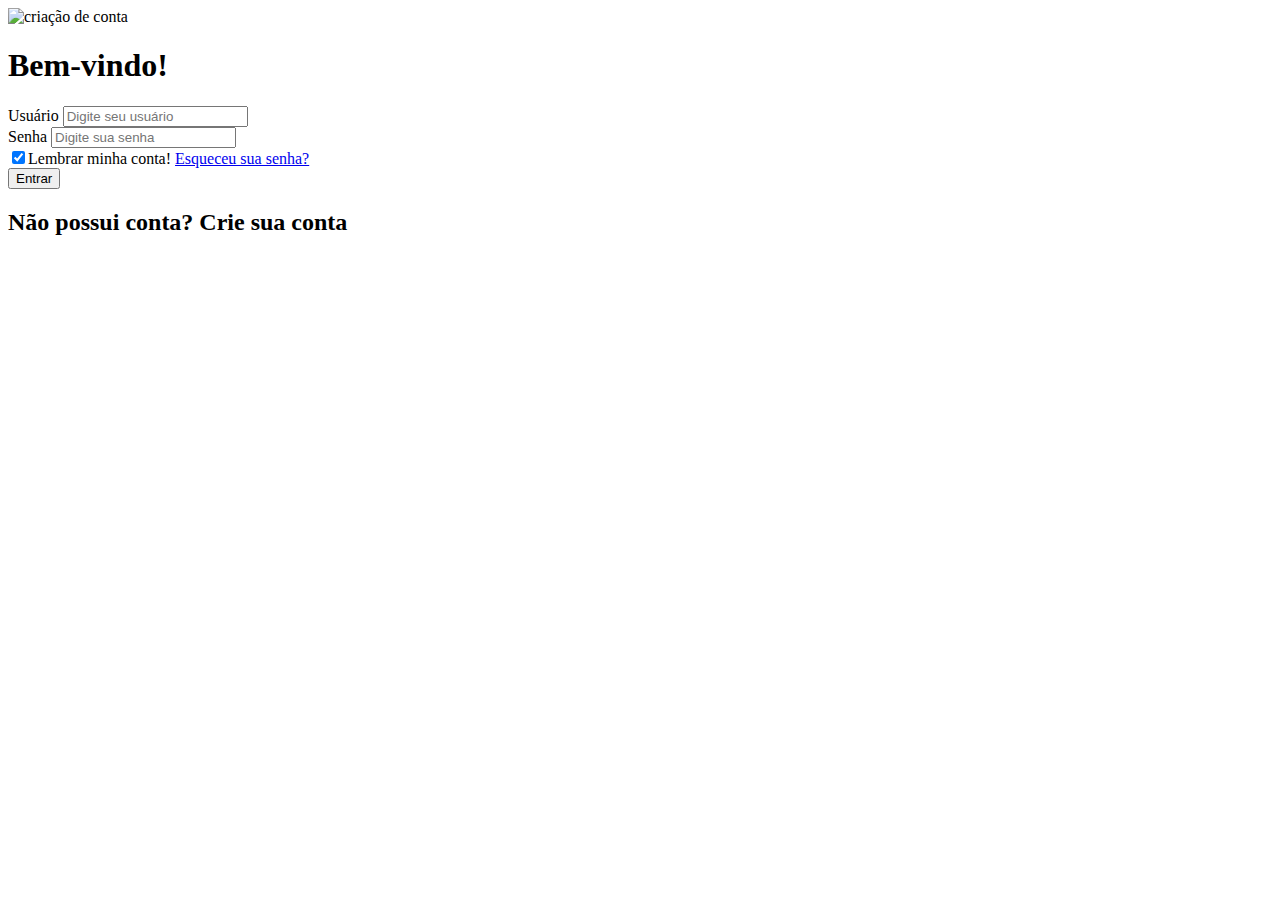
==== tela-login.html @ 4e02b122 "HTML tela-login" ====
<!DOCTYPE html>
<html lang="en">
<head>
    <meta charset="UTF-8">
    <meta http-equiv="X-UA-Compatible" content="IE=edge">
    <meta name="viewport" content="width=device-width, initial-scale=1.0">
    <title>Tela Login</title>
    
    <link rel="stylesheet" href="reset.css">
    <link rel="stylesheet" href="style.css">
    
</head>
<body>
    <div class="main__login">
            
        <img src="" alt="criação de conta" class="img__conta">
        <div class="card__login">
            <h1>Bem-vindo!</h1>
            <div class="info__login">
                    <label for="usurario">Usuário</label>
                    <input type="text" name="usuario" placeholder="Digite seu usuário">
            </div>
            <div class="info__login">
                <label for="senha">Senha</label>
                <input type="password" name="senha" placeholder="Digite sua senha">
            </div>
            <div class="option__login">
                <label for="checkbox"><input type="checkbox" checked>Lembrar minha conta!</label>
                <a href="#">Esqueceu sua senha?</a>
            </div>
                
            <button class="btn-login">Entrar</button>
            <h2>Não possui conta? Crie sua conta</h2>
        </div>

    </div>
</body>
</html>
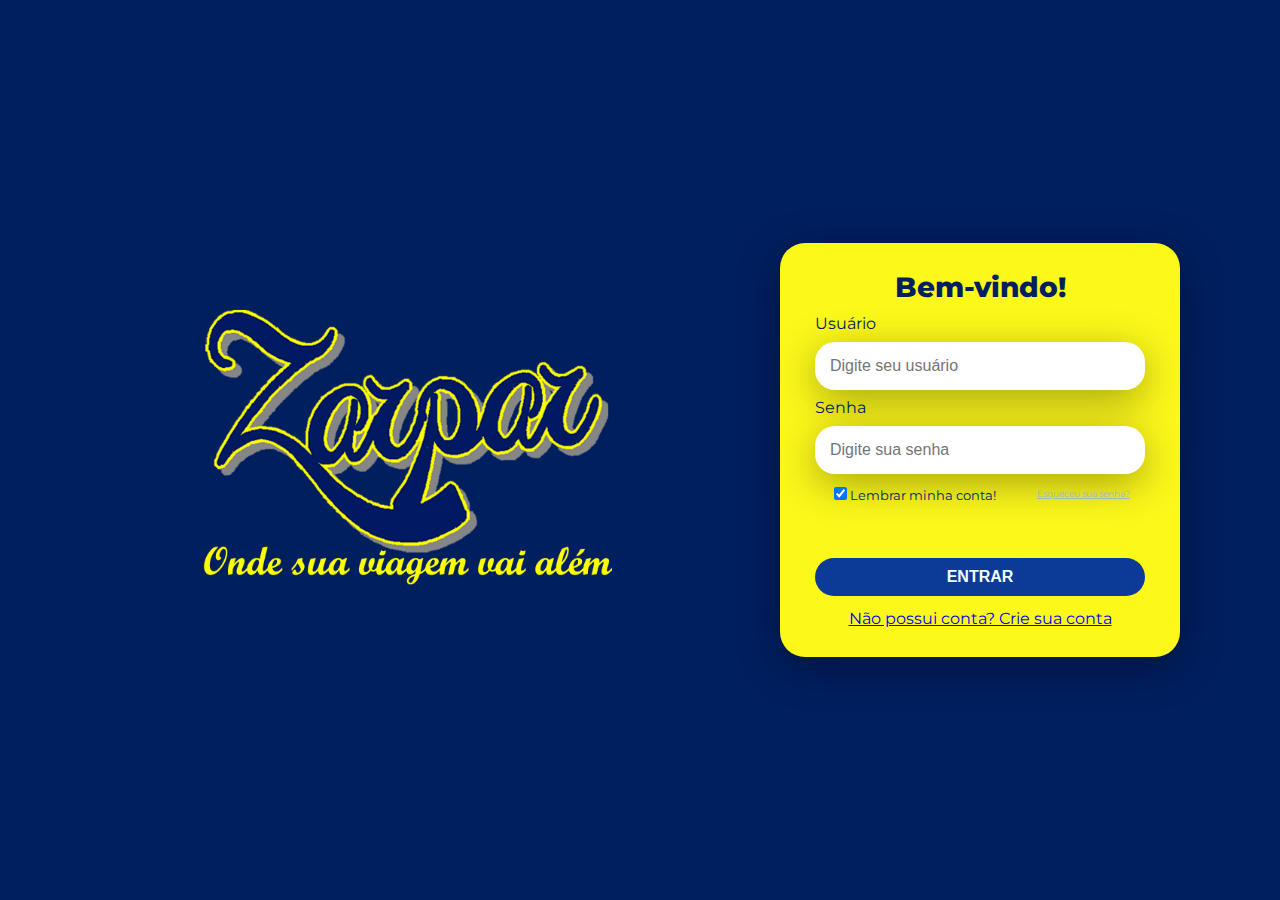
==== commit 9231eacb: "Tela cadastros cliente e produto" ====
--- a/tela-login.html
+++ b/tela-login.html
@@ -7,13 +7,13 @@
     <title>Tela Login</title>
     
     <link rel="stylesheet" href="reset.css">
-    <link rel="stylesheet" href="style.css">
+    <link rel="stylesheet" href="./assets/css/telaLogin.css">
     
 </head>
 <body>
     <div class="main__login">
             
-        <img src="" alt="criação de conta" class="img__conta">
+        <img src="img/logo-zarpar2.png" alt="criação de conta" class="img__conta">
         <div class="card__login">
             <h1>Bem-vindo!</h1>
             <div class="info__login">
@@ -30,7 +30,7 @@
             </div>
                 
             <button class="btn-login">Entrar</button>
-            <h2>Não possui conta? Crie sua conta</h2>
+            <a href="./cadastro.html">Não possui conta? Crie sua conta</a>
         </div>
 
     </div>
--- a/assets/css/telaLogin.css
+++ b/assets/css/telaLogin.css
@@ -0,0 +1,149 @@
+@import url('https://fonts.googleapis.com/css2?family=Montserrat:wght@300;400;700&family=Open+Sans:wght@300;400;700&display=swap');
+
+body{
+    margin: 0;
+    font-family: 'montserrat', sans-serif;
+}
+
+body *{
+    box-sizing: border-box;
+}
+
+.main__login{
+    width: 100vw;
+    height: 100vh;
+    background: #001F5F;
+    display: flex;
+    justify-content: center;
+    align-items: center;
+    
+}
+
+.card__login{
+    width: 400px;
+    display: flex;
+    justify-content: center;
+    align-items: center;
+    flex-direction: column;
+    padding: 30px 35px;
+    background: #FCF81A;
+    border: none;
+    border-radius: 25px;
+    box-shadow: 0px 10px 40px #00000056;
+}
+
+.card__login > h1{
+    color: #001F5F;
+    font-weight: 800;
+    font-size: 28px;
+}
+
+.card__login > h2{
+    font-weight: 600;
+    font-size: 10pt;
+}
+
+.info__login{
+    width: 100%;
+    display: flex;
+    flex-direction: column;
+    align-items: flex-start;
+    justify-content: center;
+    margin-top: 15px;
+    margin-bottom: -5px;
+}
+
+.info__login > input{
+   width: 100%;
+   border: none;
+   border-radius: 20px;
+   padding: 15px;
+   font-size: 12pt;
+   box-shadow: 0px 10px 40px #00000056;
+   outline: none;
+   box-sizing: border-box;
+}
+
+.info__login > label{
+    margin-bottom: 10px;
+    color: #001F5F;
+}
+
+
+.option__login{
+    width: 100%;
+
+    padding: 15px;
+    color: #001F5F;
+    outline: none;
+    margin-bottom: 25px;
+ }
+
+.option__login > label{
+    font-size: 10pt;
+}
+
+ .option__login > a{
+    margin-top: 5px;
+    float: right;
+    color: rgb(156, 187, 187);
+    font-size: 7pt;
+ }
+
+.checkbox{
+    margin: 20px 0;
+    font-size: 10pt;
+}
+
+.btn-login{
+    width: 100%;
+    border: none;
+    border-radius: 20px;
+    margin: 15px;
+    padding: 10px;
+    font-size: 12pt;
+    font-weight: 700;
+    background-color: #0b3a97;
+    text-transform: uppercase;
+    cursor: pointer;
+    color: azure;
+}
+
+.img__conta{
+    width: 600px;
+    padding: 30px;
+    margin-right: 80px;
+}
+
+
+@media screen and (max-width: 950px){
+
+    .img__conta{
+        width: 350px;
+    }
+    
+    
+    .card__login{
+        width: 90%;
+        margin: 20px;
+    }
+
+}
+
+@media screen and (max-width: 600px){
+
+    .main__login{
+        flex-direction: column;
+    }
+    
+    .img__conta{
+        margin-left: 108px;
+        width: 300px;
+    }
+
+    .card__login{
+        width: 90%;
+        height: auto;
+    }
+
+}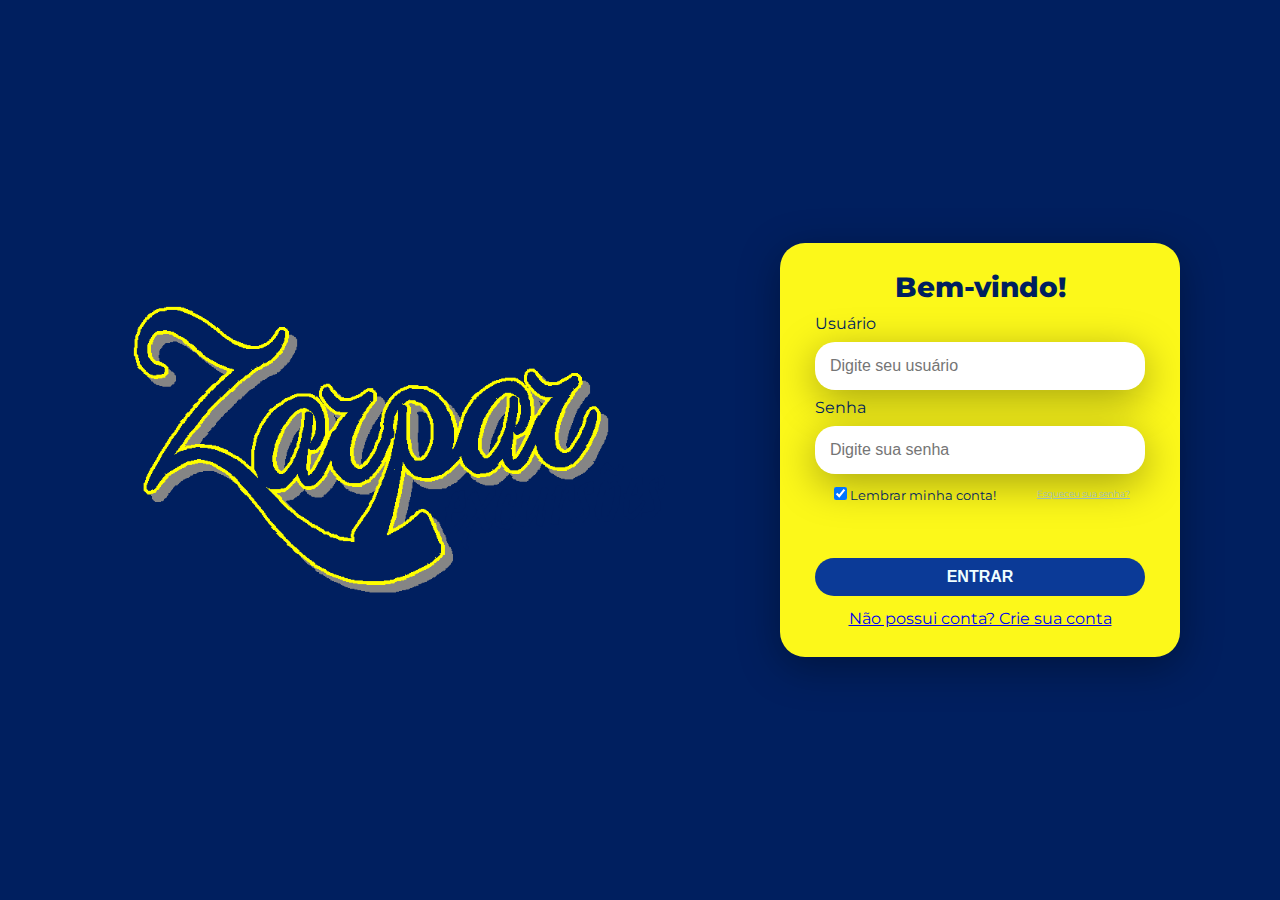
==== commit 98c165bf: "tela inicial" ====
--- a/tela-login.html
+++ b/tela-login.html
@@ -13,7 +13,7 @@
 <body>
     <div class="main__login">
             
-        <img src="img/logo-zarpar2.png" alt="criação de conta" class="img__conta">
+        <img src="./assets/img/logo-zarpar.png" alt="criação de conta" class="img__conta">
         <div class="card__login">
             <h1>Bem-vindo!</h1>
             <div class="info__login">
